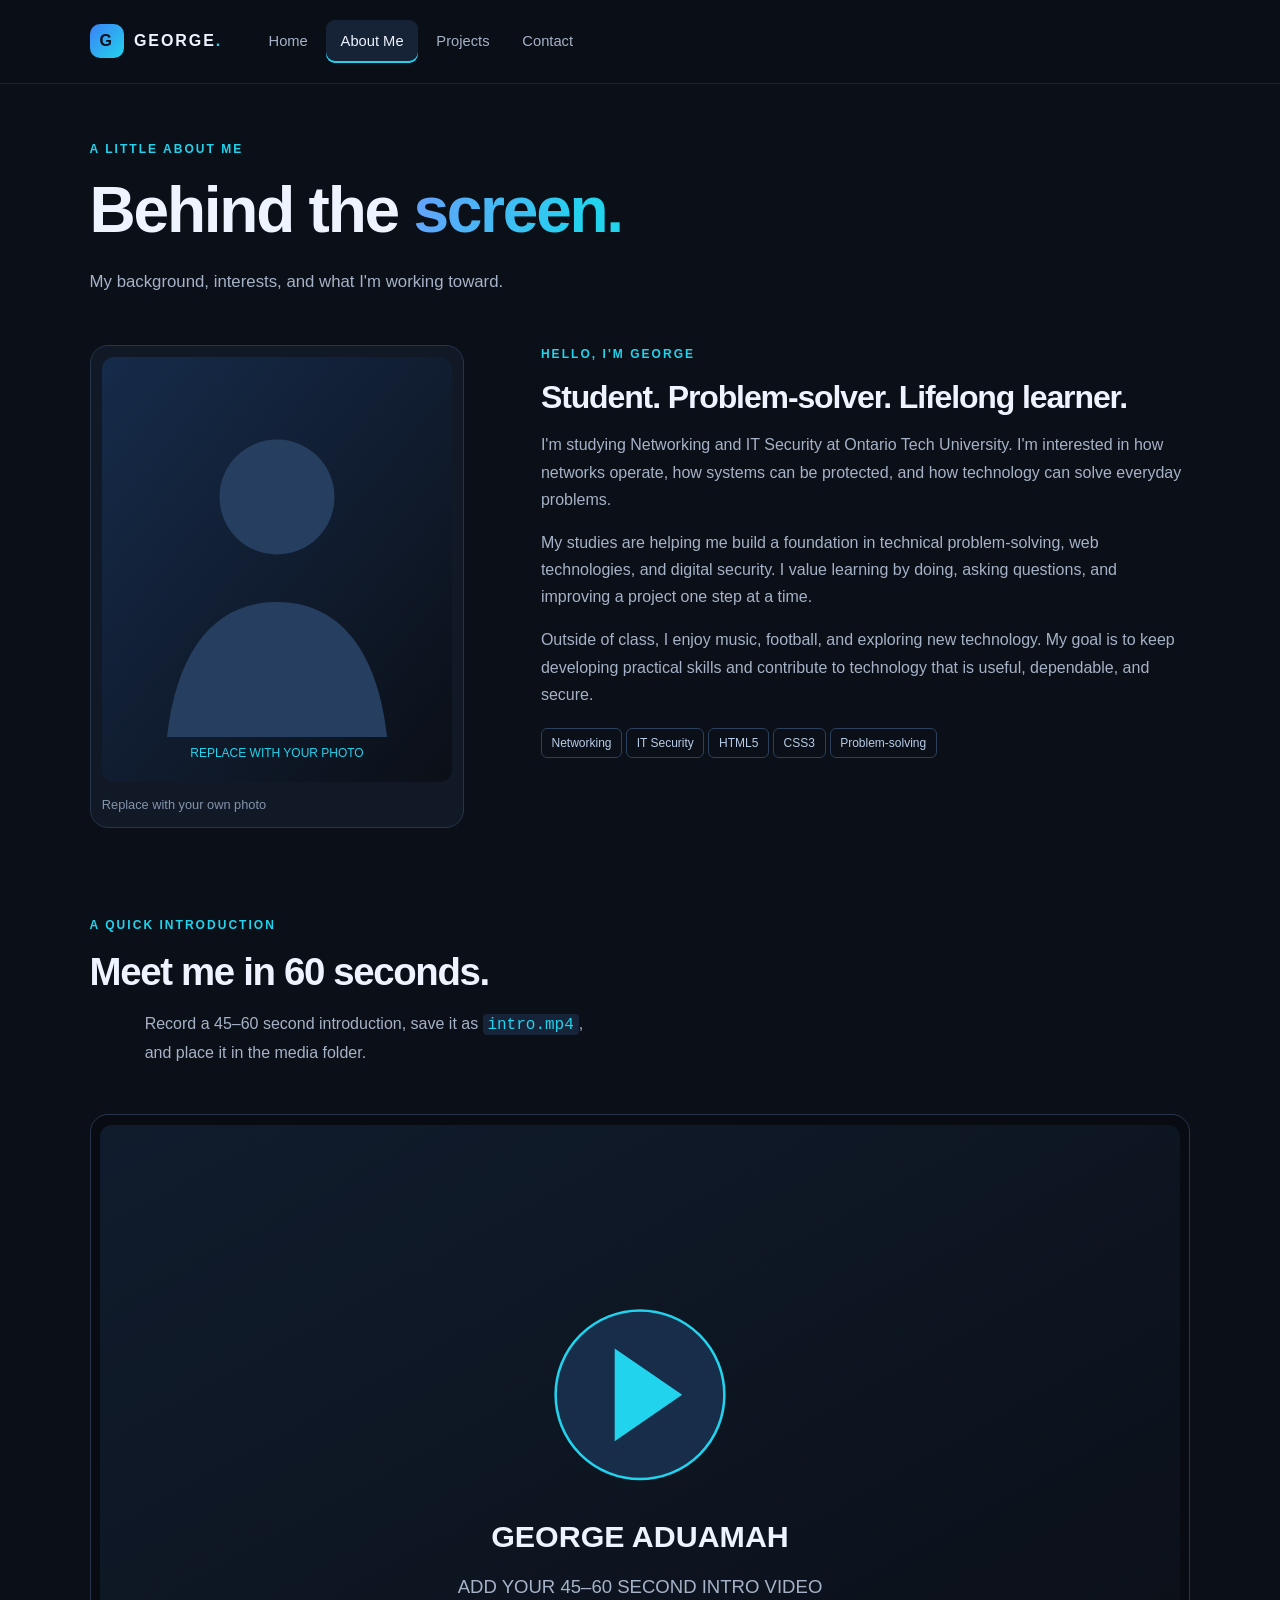
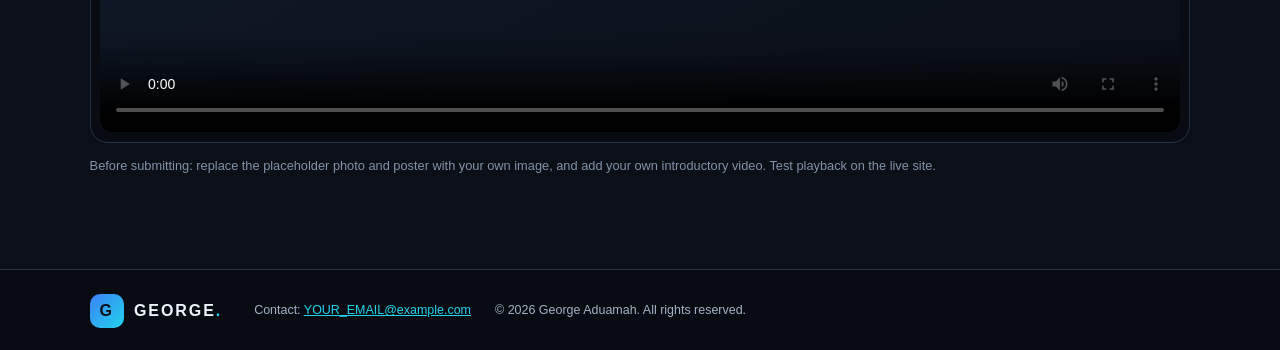
==== about.html @ 7962a24c "Add files via upload Add initial portfolio website" ====
<!DOCTYPE html>
<html lang="en">
<head>
  <meta charset="UTF-8">
  <meta name="viewport" content="width=device-width, initial-scale=1.0">
  <meta name="description" content="Learn more about George Aduamah, a Networking and IT Security student.">
  <title>About Me | George Aduamah</title>
  <link rel="stylesheet" href="css/style.css">
  <link rel="stylesheet" href="css/mobile.css" media="screen and (max-width: 600px)">
  <link rel="stylesheet" href="css/tablet.css" media="screen and (min-width: 601px) and (max-width: 1024px)">
  <link rel="stylesheet" href="css/laptop.css" media="screen and (min-width: 1025px)">
</head>
<body>
  <a class="skip-link" href="#main">Skip to content</a>
  <header class="site-header"><div class="header-inner"><a class="brand" href="index.html"><span class="brand-mark">G</span><span>GEORGE<span class="accent">.</span></span></a><nav aria-label="Main navigation"><ul class="nav-list"><li><a href="index.html">Home</a></li><li><a class="active" aria-current="page" href="about.html">About Me</a></li><li><a href="projects.html">Projects</a></li><li><a href="contact.html">Contact</a></li></ul></nav></div></header>
  <main id="main" class="container page-main">
    <section class="page-heading"><p class="eyebrow">A LITTLE ABOUT ME</p><h1>Behind the <span class="gradient-text">screen.</span></h1><p>My background, interests, and what I'm working toward.</p></section>
    <section class="about-layout">
      <div class="profile-frame"><img src="assets/profile-photo-placeholder.svg" alt="Replace this placeholder with your own portrait photograph"><span class="photo-note">Replace with your own photo</span></div>
      <article class="about-copy"><p class="eyebrow">HELLO, I'M GEORGE</p><h2>Student. Problem-solver. Lifelong learner.</h2><p>I'm studying Networking and IT Security at Ontario Tech University. I'm interested in how networks operate, how systems can be protected, and how technology can solve everyday problems.</p><p>My studies are helping me build a foundation in technical problem-solving, web technologies, and digital security. I value learning by doing, asking questions, and improving a project one step at a time.</p><p>Outside of class, I enjoy music, football, and exploring new technology. My goal is to keep developing practical skills and contribute to technology that is useful, dependable, and secure.</p><div class="skill-tags"><span>Networking</span><span>IT Security</span><span>HTML5</span><span>CSS3</span><span>Problem-solving</span></div></article>
    </section>
    <section class="video-section"><div class="section-heading"><div><p class="eyebrow">A QUICK INTRODUCTION</p><h2>Meet me in 60 seconds.</h2></div><p class="section-intro">Record a 45–60 second introduction, save it as <code>intro.mp4</code>, and place it in the media folder.</p></div>
      <div class="video-frame"><video controls preload="metadata" poster="assets/video-poster.svg"><source src="media/intro.mp4" type="video/mp4">Your browser does not support HTML video. Please use a modern browser.</video></div>
      <p class="small-note">Before submitting: replace the placeholder photo and poster with your own image, and add your own introductory video. Test playback on the live site.</p>
    </section>
  </main>
  <footer class="site-footer"><div class="container footer-inner"><a class="brand" href="index.html"><span class="brand-mark">G</span><span>GEORGE<span class="accent">.</span></span></a><p>Contact: <a href="mailto:YOUR_EMAIL@example.com">YOUR_EMAIL@example.com</a></p><p>© 2026 George Aduamah. All rights reserved.</p></div></footer>
</body>
</html>
---- css/style.css ----
/* Base stylesheet: shared colours, typography, spacing and components.
   Adobe-inspired custom scheme: charcoal, slate, white and electric blue. */
:root {
  --bg: #0b0f17;
  --panel: #111927;
  --panel-light: #162235;
  --text: #edf3ff;
  --muted: #a5b2c7;
  --line: #26354b;
  --blue: #3b82f6;
  --cyan: #22d3ee;
  --radius: 18px;
  --content: 1120px;
}
* { box-sizing: border-box; }
html { scroll-behavior: smooth; }
body { margin: 0; background: var(--bg); color: var(--text); font-family: Arial, Helvetica, sans-serif; font-size: 16px; line-height: 1.7; }
img, video { max-width: 100%; display: block; }
a { color: var(--cyan); }
a:hover { color: #91efff; }
a:focus-visible, button:focus-visible, input:focus-visible, textarea:focus-visible { outline: 3px solid var(--cyan); outline-offset: 3px; }
p { color: var(--muted); margin-top: 0; }
h1, h2, h3 { line-height: 1.15; letter-spacing: -0.035em; margin-top: 0; }
h1 { font-size: clamp(2.8rem, 6vw, 5.5rem); margin-bottom: 1.3rem; }
h2 { font-size: clamp(1.8rem, 3vw, 2.7rem); margin-bottom: 1rem; }
h3 { font-size: 1.3rem; margin-bottom: .65rem; }
.container { width: 88%; max-width: var(--content); margin-left: auto; margin-right: auto; }
.skip-link { position: absolute; left: -9999px; top: 1rem; background: var(--cyan); color: #06101c; padding: .6rem 1rem; z-index: 10; }
.skip-link:focus { left: 1rem; }
.site-header { border-bottom: 1px solid rgba(165,178,199,.13); background: rgba(11,15,23,.96); }
.header-inner { width: 88%; max-width: var(--content); margin: 0 auto; padding: 1.1rem 0; }
.brand { display: inline-block; color: var(--text); font-weight: 800; letter-spacing: .12em; text-decoration: none; vertical-align: middle; }
.brand-mark { display: inline-block; width: 34px; height: 34px; margin-right: .65rem; text-align: center; line-height: 34px; border-radius: 10px; background: linear-gradient(135deg, var(--blue), var(--cyan)); color: #06101c; }
.accent { color: var(--cyan); }
nav { margin-top: .8rem; }
.nav-list { list-style: none; padding: 0; margin: 0; }
.nav-list li { display: inline-block; margin: 0 .25rem .25rem 0; }
.nav-list a { display: block; padding: .55rem .8rem; color: var(--muted); text-decoration: none; border-radius: 9px; font-size: .92rem; }
.nav-list a:hover, .nav-list a.active { color: var(--text); background: var(--panel-light); }
.nav-list a.active { box-shadow: inset 0 -2px var(--cyan); }
.eyebrow { color: var(--cyan); font-size: .75rem; font-weight: 800; letter-spacing: .17em; line-height: 1.5; margin-bottom: 1rem; }
.gradient-text { background: linear-gradient(110deg, #60a5fa 10%, #22d3ee 80%); -webkit-background-clip: text; background-clip: text; color: transparent; }
.button-row { margin-top: 2rem; }
.button { display: inline-block; padding: .8rem 1.15rem; border: 1px solid transparent; border-radius: 10px; font-weight: 700; text-decoration: none; cursor: pointer; font: inherit; font-size: .94rem; }
.button-primary { color: #04111d; background: linear-gradient(115deg, var(--blue), var(--cyan)); }
.button-primary:hover { color: #04111d; filter: brightness(1.1); }
.button-secondary { color: var(--text); border-color: var(--line); background: transparent; margin-left: .55rem; }
.button-secondary:hover { background: var(--panel); color: var(--text); }
.hero { padding-top: 5rem; padding-bottom: 5rem; position: relative; overflow: hidden; }
.hero-copy { max-width: 570px; font-size: 1.08rem; }
.status-dot { display: inline-block; width: 8px; height: 8px; margin-right: .5rem; background: var(--cyan); border-radius: 50%; box-shadow: 0 0 12px var(--cyan); }
.hero-meta { margin-top: 3rem; }
.hero-meta div { display: inline-block; vertical-align: top; margin: 0 2.2rem 1rem 0; }
.meta-label { display: block; color: #71829b; font-size: .67rem; letter-spacing: .14em; font-weight: 800; margin-bottom: .25rem; }
.hero-meta strong { font-size: .9rem; font-weight: 600; }
.hero-decoration { display: none; }
.section { padding: 4.5rem 0; }
.section-muted { background: linear-gradient(125deg, #101827, #0c1421 60%, #10203a); border-top: 1px solid #1b2b40; border-bottom: 1px solid #1b2b40; }
.section-heading { margin-bottom: 2rem; }
.section-intro { max-width: 460px; }
.feature-card, .project-card { background: linear-gradient(145deg, #121c2b, #0e1521); border: 1px solid var(--line); border-radius: var(--radius); padding: 1.5rem; margin-bottom: 1rem; }
.card-number, .project-index { color: #71829b; font-size: .72rem; font-weight: 800; letter-spacing: .13em; }
.feature-icon { color: var(--cyan); font-size: 1.7rem; margin: 1rem 0; }
.feature-card p, .project-card p { margin-bottom: 0; font-size: .95rem; }
.closing-cta { padding-top: 3.5rem; padding-bottom: 3.5rem; }
.page-main { padding-top: 3.5rem; padding-bottom: 5rem; }
.page-heading { margin-bottom: 3rem; max-width: 760px; }
.page-heading h1 { font-size: clamp(2.6rem, 5vw, 4.5rem); }
.page-heading > p:last-child { font-size: 1.05rem; }
.about-layout { margin-bottom: 4.5rem; }
.profile-frame { max-width: 420px; margin: 0 auto 2rem; border: 1px solid var(--line); border-radius: var(--radius); padding: .7rem; background: var(--panel); }
.profile-frame img { width: 100%; border-radius: 12px; }
.photo-note, .small-note, .form-note { display: block; color: #8393aa; font-size: .8rem; margin-top: .75rem; }
.about-copy h2 { font-size: 2rem; }
.skill-tags span, .project-tags span { display: inline-block; padding: .25rem .6rem; border: 1px solid #2a405c; border-radius: 6px; color: #b8cce8; font-size: .75rem; margin: .25rem .25rem .1rem 0; }
.video-section { padding-top: 1rem; }
.video-frame { border: 1px solid var(--line); border-radius: var(--radius); padding: .6rem; background: #080c12; }
.video-frame video { width: 100%; border-radius: 12px; background: #080c12; }
.project-card { min-height: 250px; }
.project-top { margin-bottom: 1.5rem; }
.project-symbol { float: right; color: var(--cyan); font-size: 1.4rem; }
.project-card h2 { font-size: 1.45rem; }
.project-tags { margin-top: 1.2rem; }
.notice { margin-top: 2rem; border-left: 3px solid var(--cyan); background: var(--panel); padding: 1.2rem 1.4rem; }
.notice p { margin: .4rem 0 0; }
.contact-layout { }
.contact-aside { margin-bottom: 2rem; }
.contact-detail { margin-top: 1.5rem; }
.detail-icon { display: inline-block; vertical-align: middle; width: 40px; height: 40px; line-height: 40px; text-align: center; border-radius: 10px; color: var(--cyan); background: var(--panel-light); margin-right: .8rem; }
.contact-detail div { display: inline-block; vertical-align: middle; }
.contact-detail a, .contact-detail strong { color: var(--text); text-decoration: none; font-size: .9rem; }
.contact-form { background: linear-gradient(145deg, #121c2b, #0e1521); border: 1px solid var(--line); border-radius: var(--radius); padding: 1.5rem; }
.form-field { margin: 1rem 0; }
.form-field label { display: block; margin-bottom: .4rem; font-size: .88rem; color: #d7e2f2; }
.form-field label span { color: var(--cyan); }
.form-field input, .form-field textarea { width: 100%; padding: .8rem; color: var(--text); background: #0a111d; border: 1px solid #304159; border-radius: 8px; font: inherit; }
.form-field input:focus, .form-field textarea:focus { border-color: var(--cyan); }
.form-field textarea { resize: vertical; }
.submit-button { border: 0; }
.site-footer { border-top: 1px solid var(--line); background: #080c12; }
.footer-inner { padding-top: 1.5rem; padding-bottom: 1.5rem; }
.footer-inner p { font-size: .78rem; margin: .8rem 0 0; }
.footer-inner p a { color: var(--cyan); }
code { color: var(--cyan); background: #172338; padding: .1rem .3rem; border-radius: 4px; }
---- css/mobile.css ----
/* Mobile viewport: up to 600px. One-column layout keeps content readable on phones. */
.container, .header-inner { width: 90%; }
.header-inner { padding: .8rem 0; }
.brand { font-size: .9rem; }
.brand-mark { width: 30px; height: 30px; line-height: 30px; }
nav { margin-top: .5rem; }
.nav-list li { margin-right: 0; }
.nav-list a { padding: .45rem .55rem; font-size: .82rem; }
.hero { padding-top: 3.4rem; padding-bottom: 3.2rem; }
h1 { font-size: clamp(2.5rem, 12vw, 3.8rem); }
.hero-copy { font-size: 1rem; }
.button-row .button { margin: 0 .3rem .6rem 0; }
.hero-meta { margin-top: 2rem; }
.hero-meta div { display: block; margin-bottom: .8rem; }
.section { padding: 3rem 0; }
.section-heading { margin-bottom: 1.5rem; }
.feature-card, .project-card { padding: 1.2rem; }
.page-main { padding-top: 2.5rem; padding-bottom: 3.5rem; }
.page-heading { margin-bottom: 2rem; }
.page-heading h1 { font-size: clamp(2.35rem, 10vw, 3.4rem); }
.profile-frame { margin-bottom: 1.5rem; }
.about-copy h2 { font-size: 1.7rem; }
.contact-form { padding: 1.1rem; }
.closing-cta { padding-top: 2.5rem; padding-bottom: 2.5rem; }
.footer-inner p { overflow-wrap: anywhere; }
---- css/tablet.css ----
/* Tablet viewport: 601px–1024px. Two-column content reduces excessive vertical scrolling. */
.container, .header-inner { width: 86%; }
.header-inner { padding: 1rem 0; }
.nav-list a { padding: .5rem .7rem; }
.hero { padding-top: 4.2rem; padding-bottom: 4rem; }
.hero-decoration { display: block; position: absolute; width: 240px; height: 240px; right: -35px; top: 110px; opacity: .85; }
.orbit { position: absolute; border: 1px solid #2d5b8b; border-radius: 50%; transform: rotate(-28deg); }
.orbit-one { width: 220px; height: 110px; top: 55px; left: 10px; }
.orbit-two { width: 190px; height: 190px; top: 15px; left: 25px; }
.orbit-core { position: absolute; top: 80px; left: 90px; width: 70px; height: 70px; line-height: 70px; text-align: center; font-size: 2rem; font-weight: 800; border-radius: 20px; background: linear-gradient(135deg, #2563eb, #22d3ee); color: #07101c; }
.orbit-core span { color: white; }
.float-tag { position: absolute; padding: .25rem .5rem; border: 1px solid #2d5b8b; background: #101c2d; border-radius: 6px; font-size: .65rem; }
.tag-one { top: 10px; left: 35px; }
.tag-two { top: 175px; left: 10px; }
.tag-three { top: 120px; right: -5px; }
.section-heading { }
.section-intro { max-width: 620px; }
.feature-grid { font-size: 0; }
.feature-card { display: inline-block; vertical-align: top; width: 48%; margin-right: 2%; min-height: 235px; font-size: 16px; }
.feature-card:nth-child(2n) { margin-right: 0; }
.about-layout { font-size: 0; }
.profile-frame, .about-copy { display: inline-block; vertical-align: top; font-size: 16px; }
.profile-frame { width: 38%; margin-right: 5%; }
.about-copy { width: 57%; }
.project-grid { font-size: 0; }
.project-card { display: inline-block; vertical-align: top; width: 48%; margin-right: 2%; min-height: 285px; font-size: 16px; }
.project-card:nth-child(2n) { margin-right: 0; }
.contact-layout { font-size: 0; }
.contact-aside, .contact-form { display: inline-block; vertical-align: top; font-size: 16px; }
.contact-aside { width: 38%; margin-right: 4%; }
.contact-form { width: 58%; }
.closing-cta { }
---- css/laptop.css ----
/* Laptop/desktop viewport: 1025px and above. Wider columns use inline-block, never Flexbox. */
.container, .header-inner { width: 86%; max-width: 1180px; }
.header-inner { padding: 1.25rem 0; }
.brand { margin-right: 2rem; }
nav { display: inline-block; vertical-align: middle; margin-top: 0; }
.nav-list li { margin-bottom: 0; }
.nav-list a { padding: .55rem .9rem; }
.hero { min-height: 560px; padding-top: 6.3rem; padding-bottom: 5rem; }
.hero-copy { max-width: 550px; }
.hero-decoration { display: block; position: absolute; width: 390px; height: 390px; right: 0; top: 80px; }
.orbit { position: absolute; border: 1px solid #2d5b8b; border-radius: 50%; transform: rotate(-28deg); }
.orbit-one { width: 360px; height: 175px; top: 105px; left: 10px; }
.orbit-two { width: 310px; height: 310px; top: 35px; left: 35px; }
.orbit-core { position: absolute; top: 140px; left: 135px; width: 100px; height: 100px; line-height: 100px; text-align: center; font-size: 3rem; font-weight: 800; border-radius: 28px; background: linear-gradient(135deg, #2563eb, #22d3ee); color: #07101c; box-shadow: 0 0 65px rgba(34,211,238,.16); }
.orbit-core span { color: white; }
.float-tag { position: absolute; padding: .35rem .7rem; border: 1px solid #2d5b8b; background: #101c2d; border-radius: 6px; font-size: .72rem; }
.tag-one { top: 25px; left: 55px; }
.tag-two { top: 275px; left: 5px; }
.tag-three { top: 170px; right: -5px; }
.section-heading { }
.section-intro { display: inline-block; vertical-align: bottom; width: 42%; margin-left: 5%; }
.feature-grid { font-size: 0; }
.feature-card { display: inline-block; vertical-align: top; width: 31.3%; margin-right: 3%; min-height: 250px; font-size: 16px; }
.feature-card:last-child { margin-right: 0; }
.closing-cta { }
.closing-cta > div { display: inline-block; vertical-align: middle; width: 68%; }
.closing-cta > .button { vertical-align: middle; }
.about-layout { font-size: 0; }
.profile-frame, .about-copy { display: inline-block; vertical-align: top; font-size: 16px; }
.profile-frame { width: 34%; margin: 0 7% 0 0; }
.about-copy { width: 59%; }
.video-section .section-intro { width: 40%; }
.project-grid { font-size: 0; }
.project-card { display: inline-block; vertical-align: top; width: 31.3%; margin-right: 3%; min-height: 310px; font-size: 16px; }
.project-card:nth-child(3n) { margin-right: 0; }
.contact-layout { font-size: 0; }
.contact-aside, .contact-form { display: inline-block; vertical-align: top; font-size: 16px; }
.contact-aside { width: 36%; margin-right: 7%; }
.contact-form { width: 57%; padding: 2rem; }
.footer-inner .brand { margin-right: 2rem; }
.footer-inner p { display: inline-block; vertical-align: middle; margin: 0 1.5rem 0 0; }
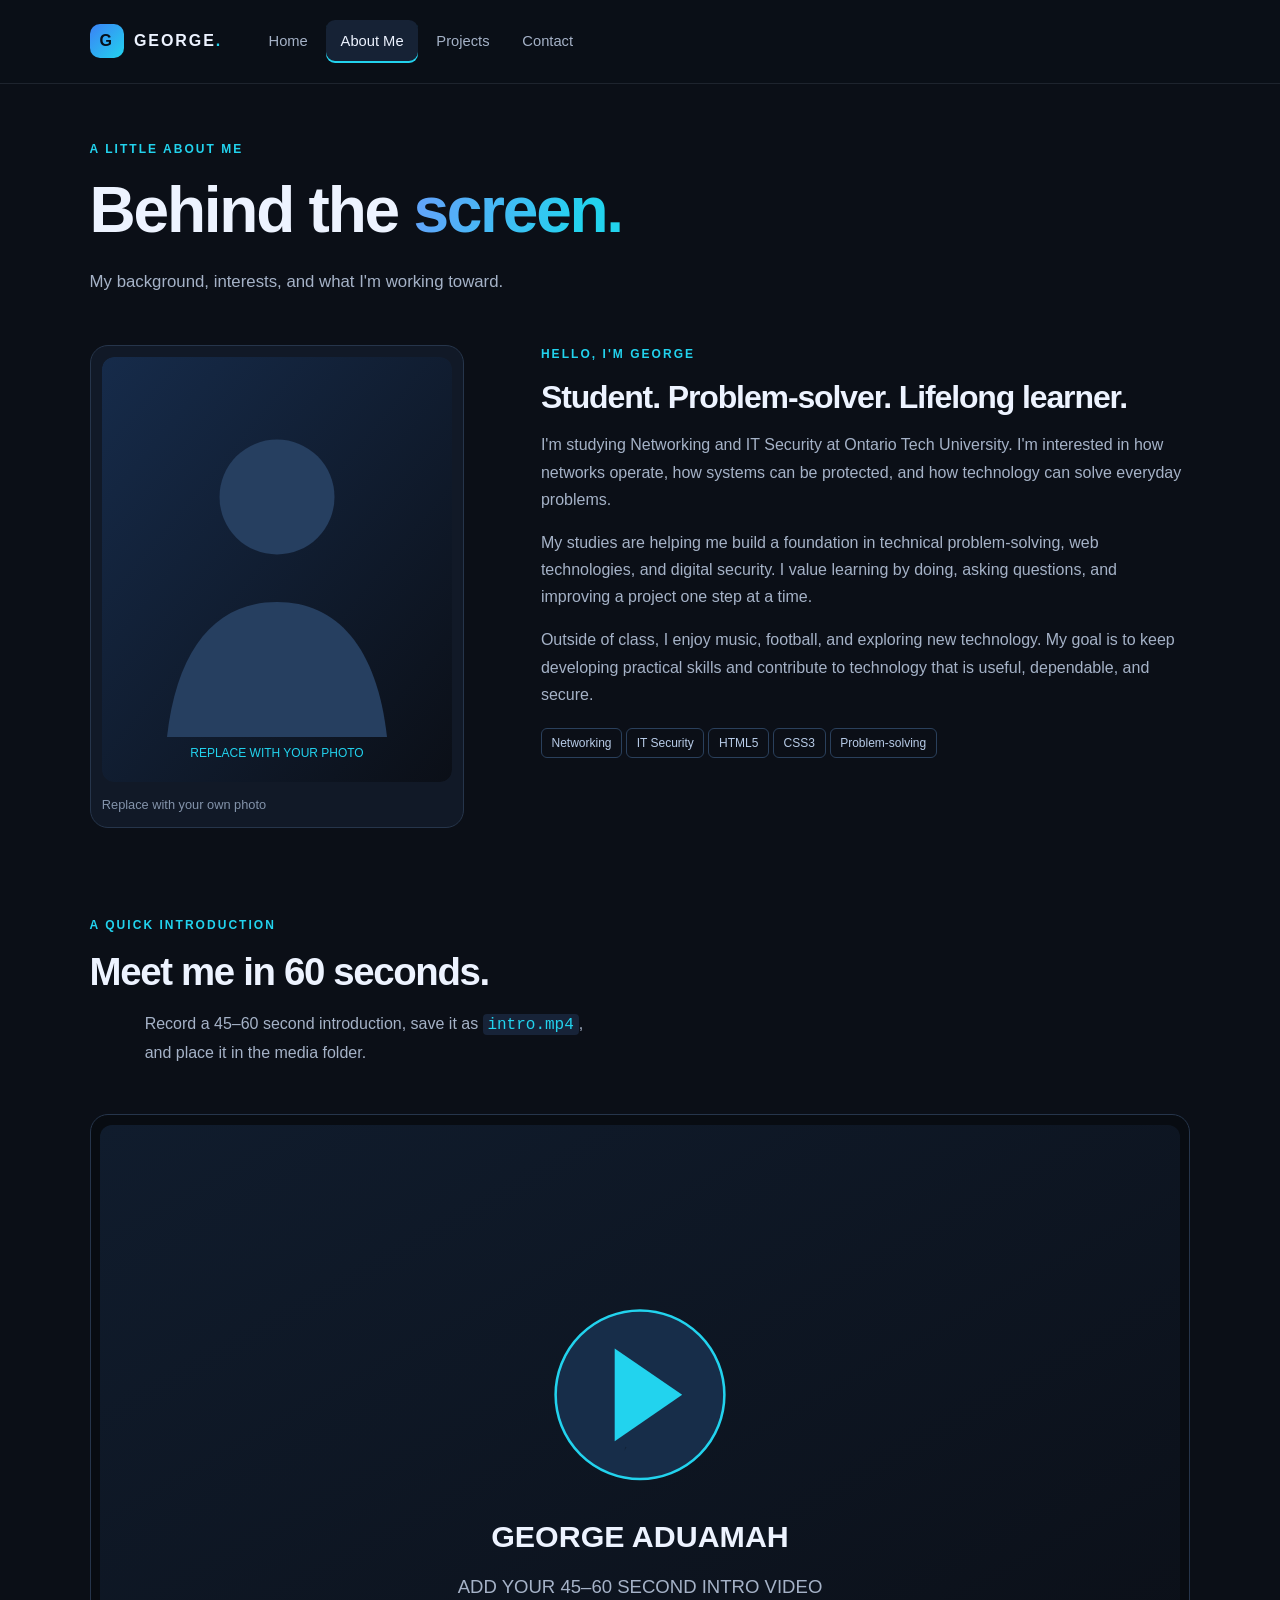
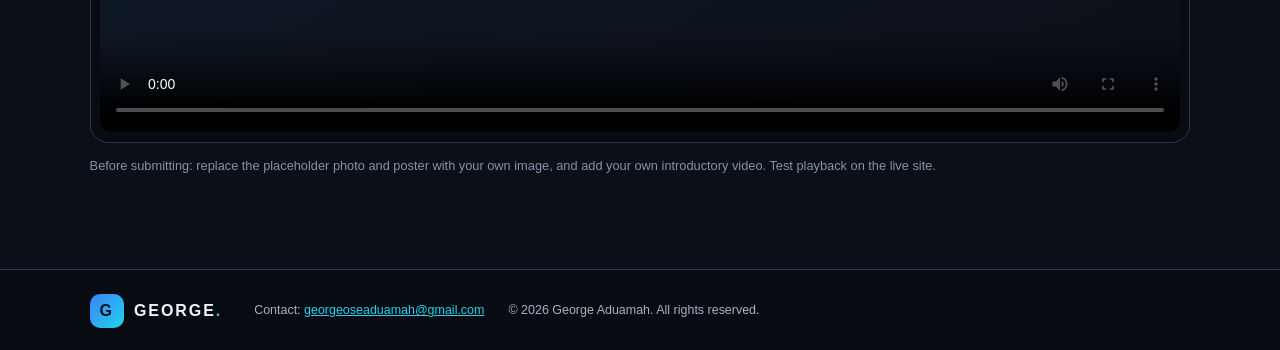
==== commit 86820916: "Update about.html" ====
--- a/about.html
+++ b/about.html
@@ -24,6 +24,6 @@
       <p class="small-note">Before submitting: replace the placeholder photo and poster with your own image, and add your own introductory video. Test playback on the live site.</p>
     </section>
   </main>
-  <footer class="site-footer"><div class="container footer-inner"><a class="brand" href="index.html"><span class="brand-mark">G</span><span>GEORGE<span class="accent">.</span></span></a><p>Contact: <a href="mailto:YOUR_EMAIL@example.com">YOUR_EMAIL@example.com</a></p><p>© 2026 George Aduamah. All rights reserved.</p></div></footer>
+  <footer class="site-footer"><div class="container footer-inner"><a class="brand" href="index.html"><span class="brand-mark">G</span><span>GEORGE<span class="accent">.</span></span></a><p>Contact: <a href="mailto:georgeoseaduamah@gmail.com">georgeoseaduamah@gmail.com</a></p><p>© 2026 George Aduamah. All rights reserved.</p></div></footer>
 </body>
 </html>
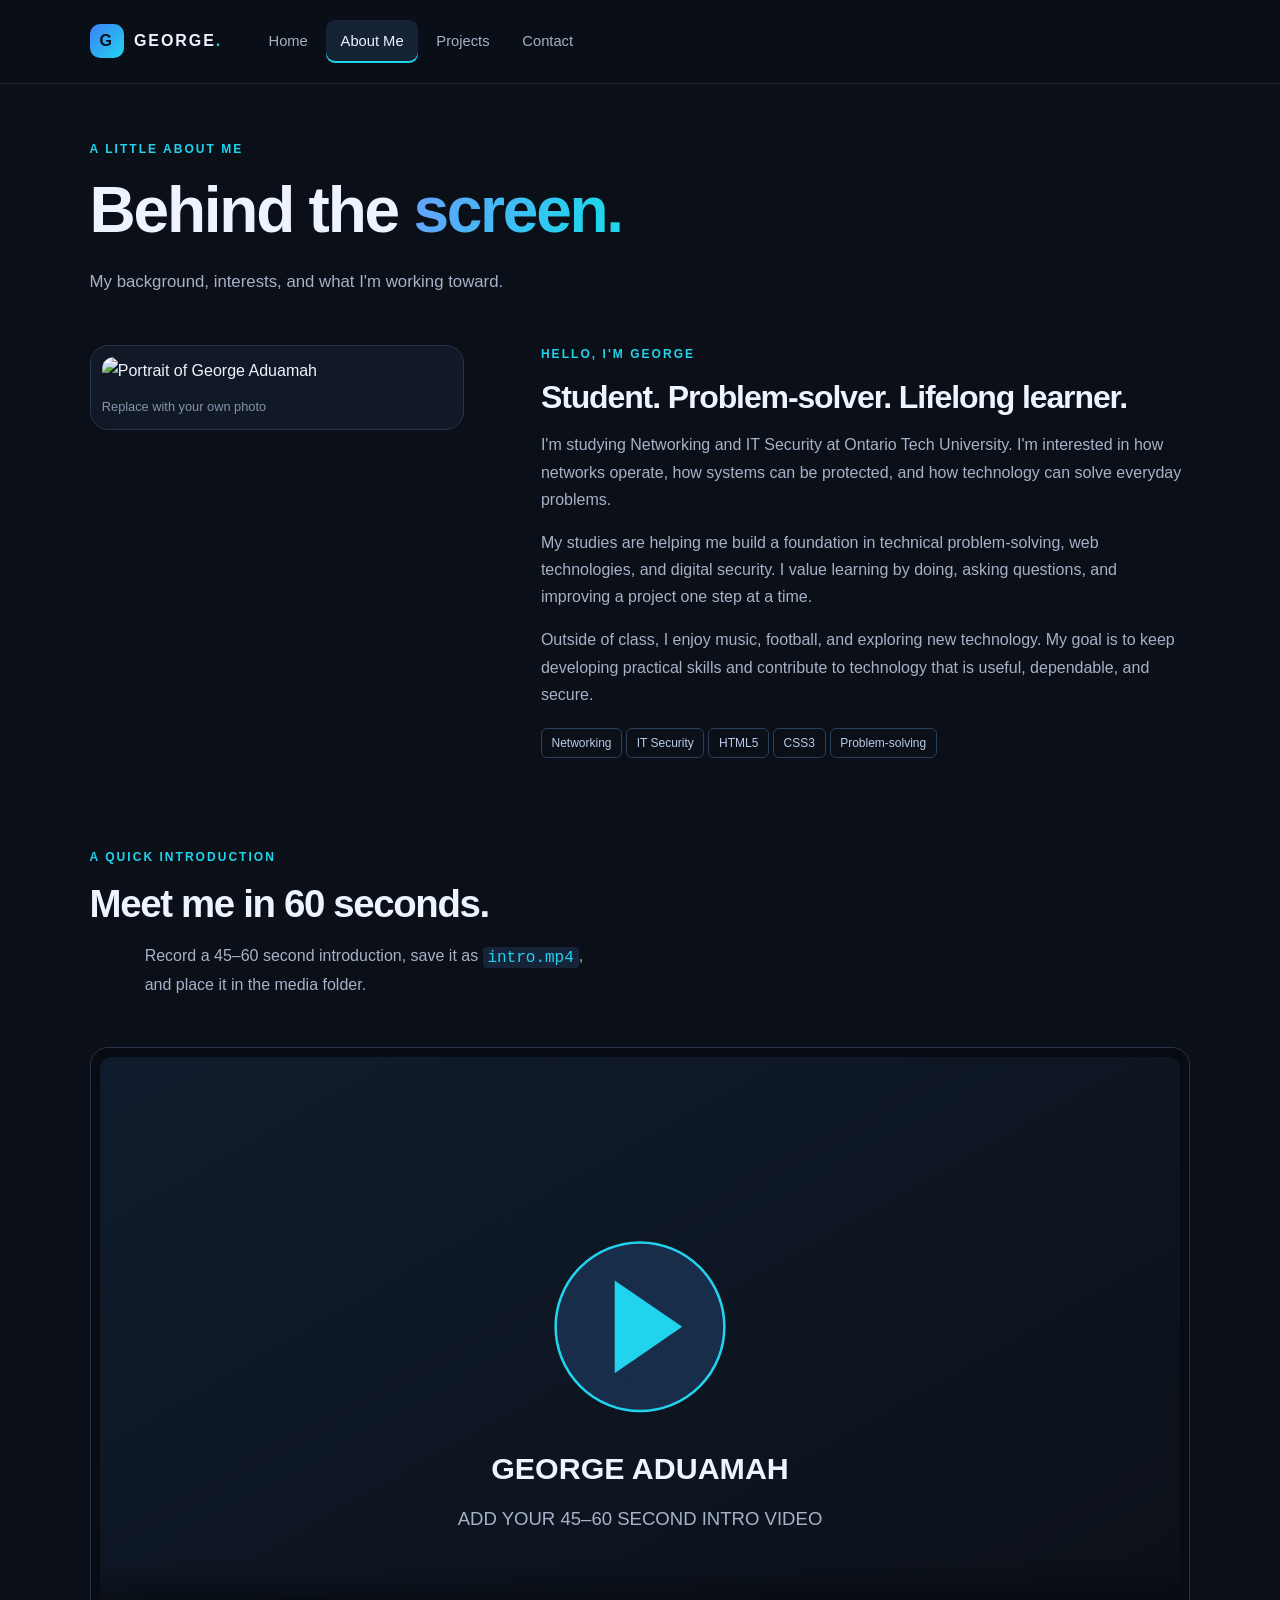
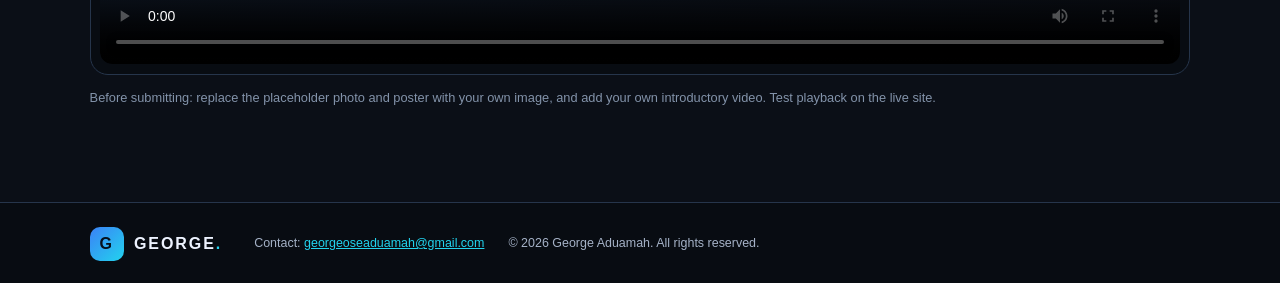
==== commit 93e1ea5a: "Update about.html" ====
--- a/about.html
+++ b/about.html
@@ -16,7 +16,7 @@
   <main id="main" class="container page-main">
     <section class="page-heading"><p class="eyebrow">A LITTLE ABOUT ME</p><h1>Behind the <span class="gradient-text">screen.</span></h1><p>My background, interests, and what I'm working toward.</p></section>
     <section class="about-layout">
-      <div class="profile-frame"><img src="assets/profile-photo-placeholder.svg" alt="Replace this placeholder with your own portrait photograph"><span class="photo-note">Replace with your own photo</span></div>
+      <div class="profile-frame"><img src="assets/george.jpg" alt="Portrait of George Aduamah"><span class="photo-note">Replace with your own photo</span></div>
       <article class="about-copy"><p class="eyebrow">HELLO, I'M GEORGE</p><h2>Student. Problem-solver. Lifelong learner.</h2><p>I'm studying Networking and IT Security at Ontario Tech University. I'm interested in how networks operate, how systems can be protected, and how technology can solve everyday problems.</p><p>My studies are helping me build a foundation in technical problem-solving, web technologies, and digital security. I value learning by doing, asking questions, and improving a project one step at a time.</p><p>Outside of class, I enjoy music, football, and exploring new technology. My goal is to keep developing practical skills and contribute to technology that is useful, dependable, and secure.</p><div class="skill-tags"><span>Networking</span><span>IT Security</span><span>HTML5</span><span>CSS3</span><span>Problem-solving</span></div></article>
     </section>
     <section class="video-section"><div class="section-heading"><div><p class="eyebrow">A QUICK INTRODUCTION</p><h2>Meet me in 60 seconds.</h2></div><p class="section-intro">Record a 45–60 second introduction, save it as <code>intro.mp4</code>, and place it in the media folder.</p></div>
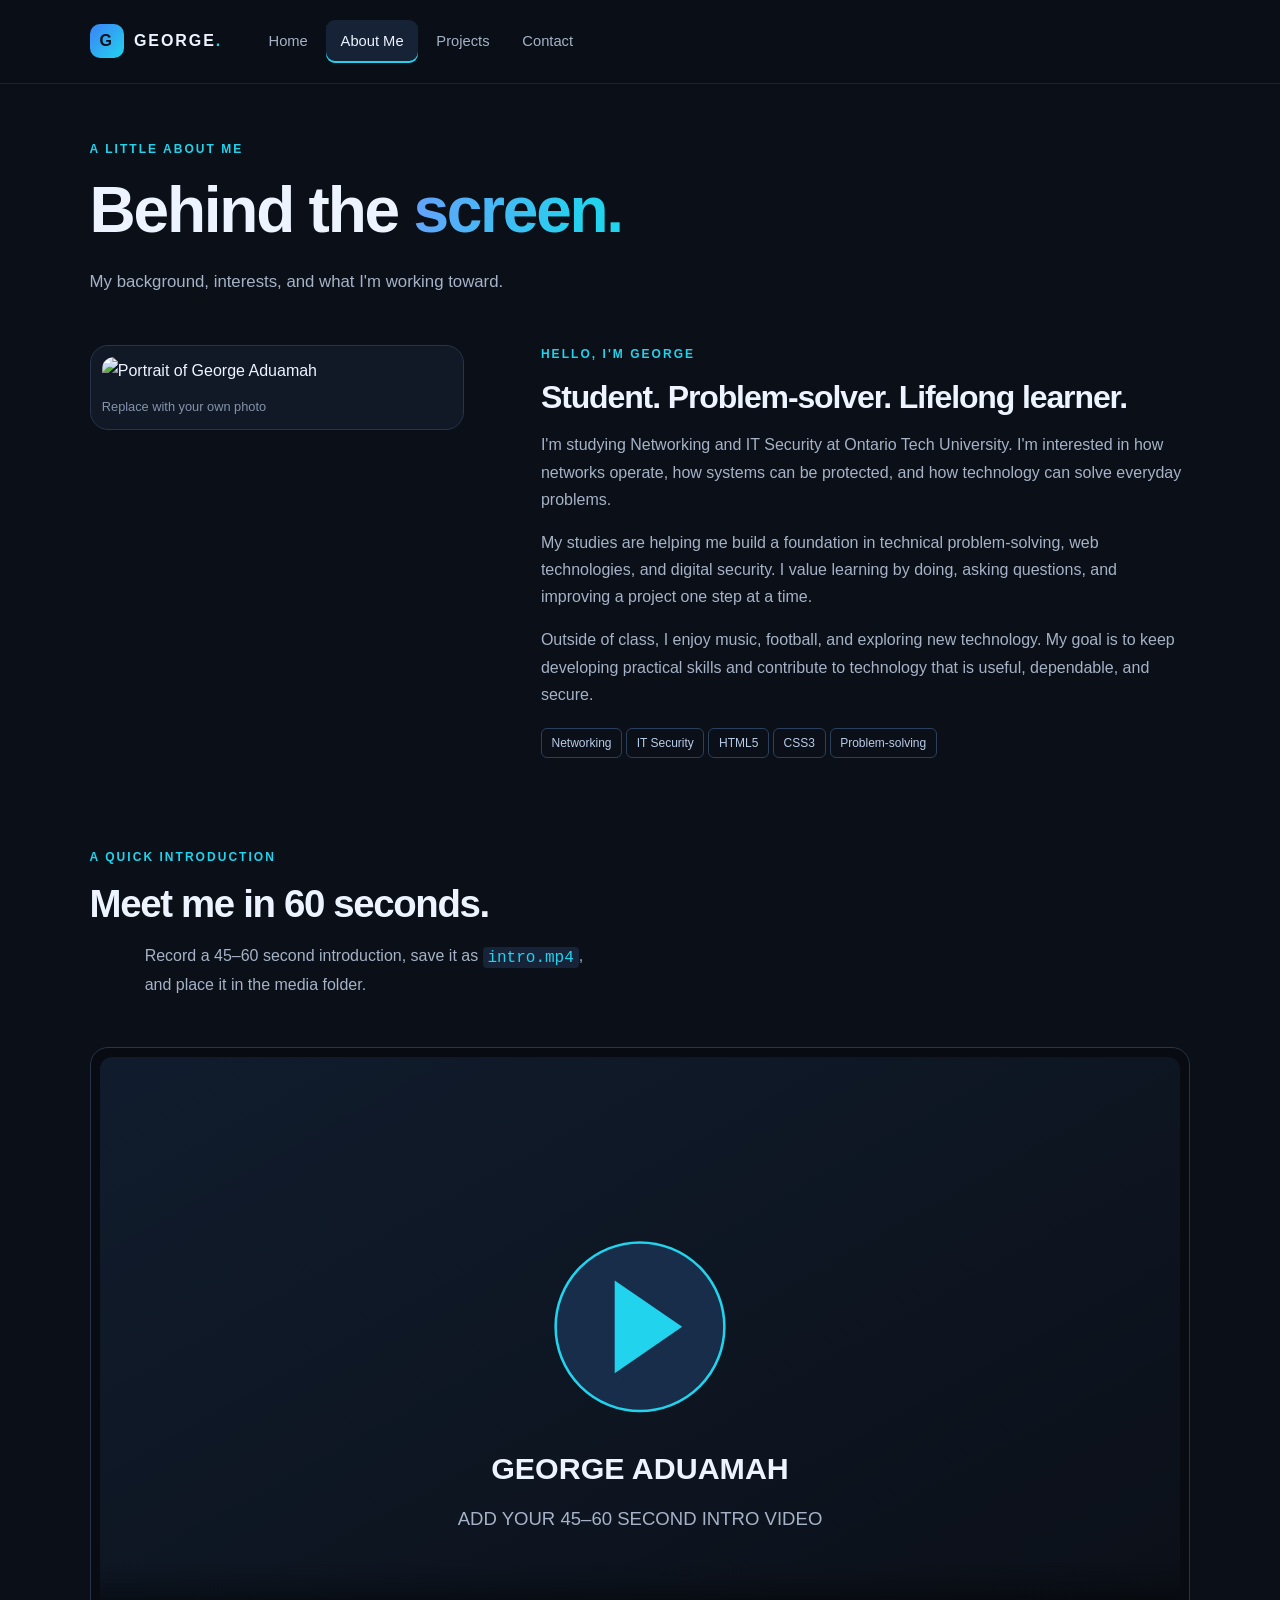
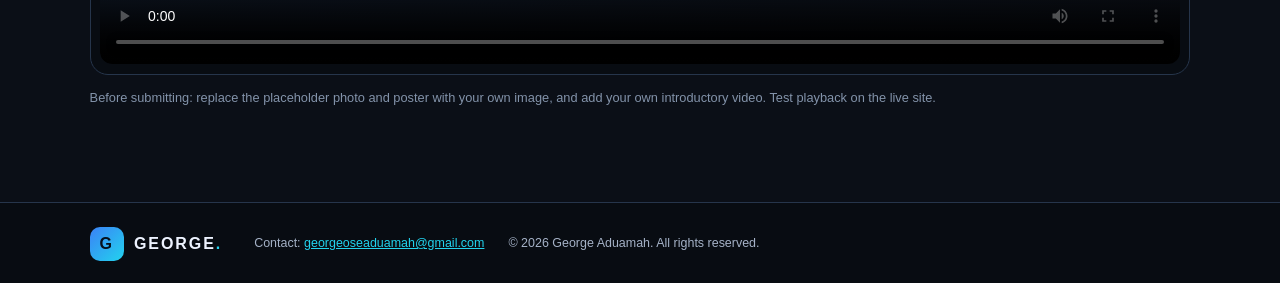
==== commit b9efa40e: "Update about.html" ====
--- a/about.html
+++ b/about.html
@@ -16,7 +16,7 @@
   <main id="main" class="container page-main">
     <section class="page-heading"><p class="eyebrow">A LITTLE ABOUT ME</p><h1>Behind the <span class="gradient-text">screen.</span></h1><p>My background, interests, and what I'm working toward.</p></section>
     <section class="about-layout">
-      <div class="profile-frame"><img src="assets/george.jpg" alt="Portrait of George Aduamah"><span class="photo-note">Replace with your own photo</span></div>
+      <div class="profile-frame"><img src="assets/george.png" alt="Portrait of George Aduamah"><span class="photo-note">Replace with your own photo</span></div>
       <article class="about-copy"><p class="eyebrow">HELLO, I'M GEORGE</p><h2>Student. Problem-solver. Lifelong learner.</h2><p>I'm studying Networking and IT Security at Ontario Tech University. I'm interested in how networks operate, how systems can be protected, and how technology can solve everyday problems.</p><p>My studies are helping me build a foundation in technical problem-solving, web technologies, and digital security. I value learning by doing, asking questions, and improving a project one step at a time.</p><p>Outside of class, I enjoy music, football, and exploring new technology. My goal is to keep developing practical skills and contribute to technology that is useful, dependable, and secure.</p><div class="skill-tags"><span>Networking</span><span>IT Security</span><span>HTML5</span><span>CSS3</span><span>Problem-solving</span></div></article>
     </section>
     <section class="video-section"><div class="section-heading"><div><p class="eyebrow">A QUICK INTRODUCTION</p><h2>Meet me in 60 seconds.</h2></div><p class="section-intro">Record a 45–60 second introduction, save it as <code>intro.mp4</code>, and place it in the media folder.</p></div>
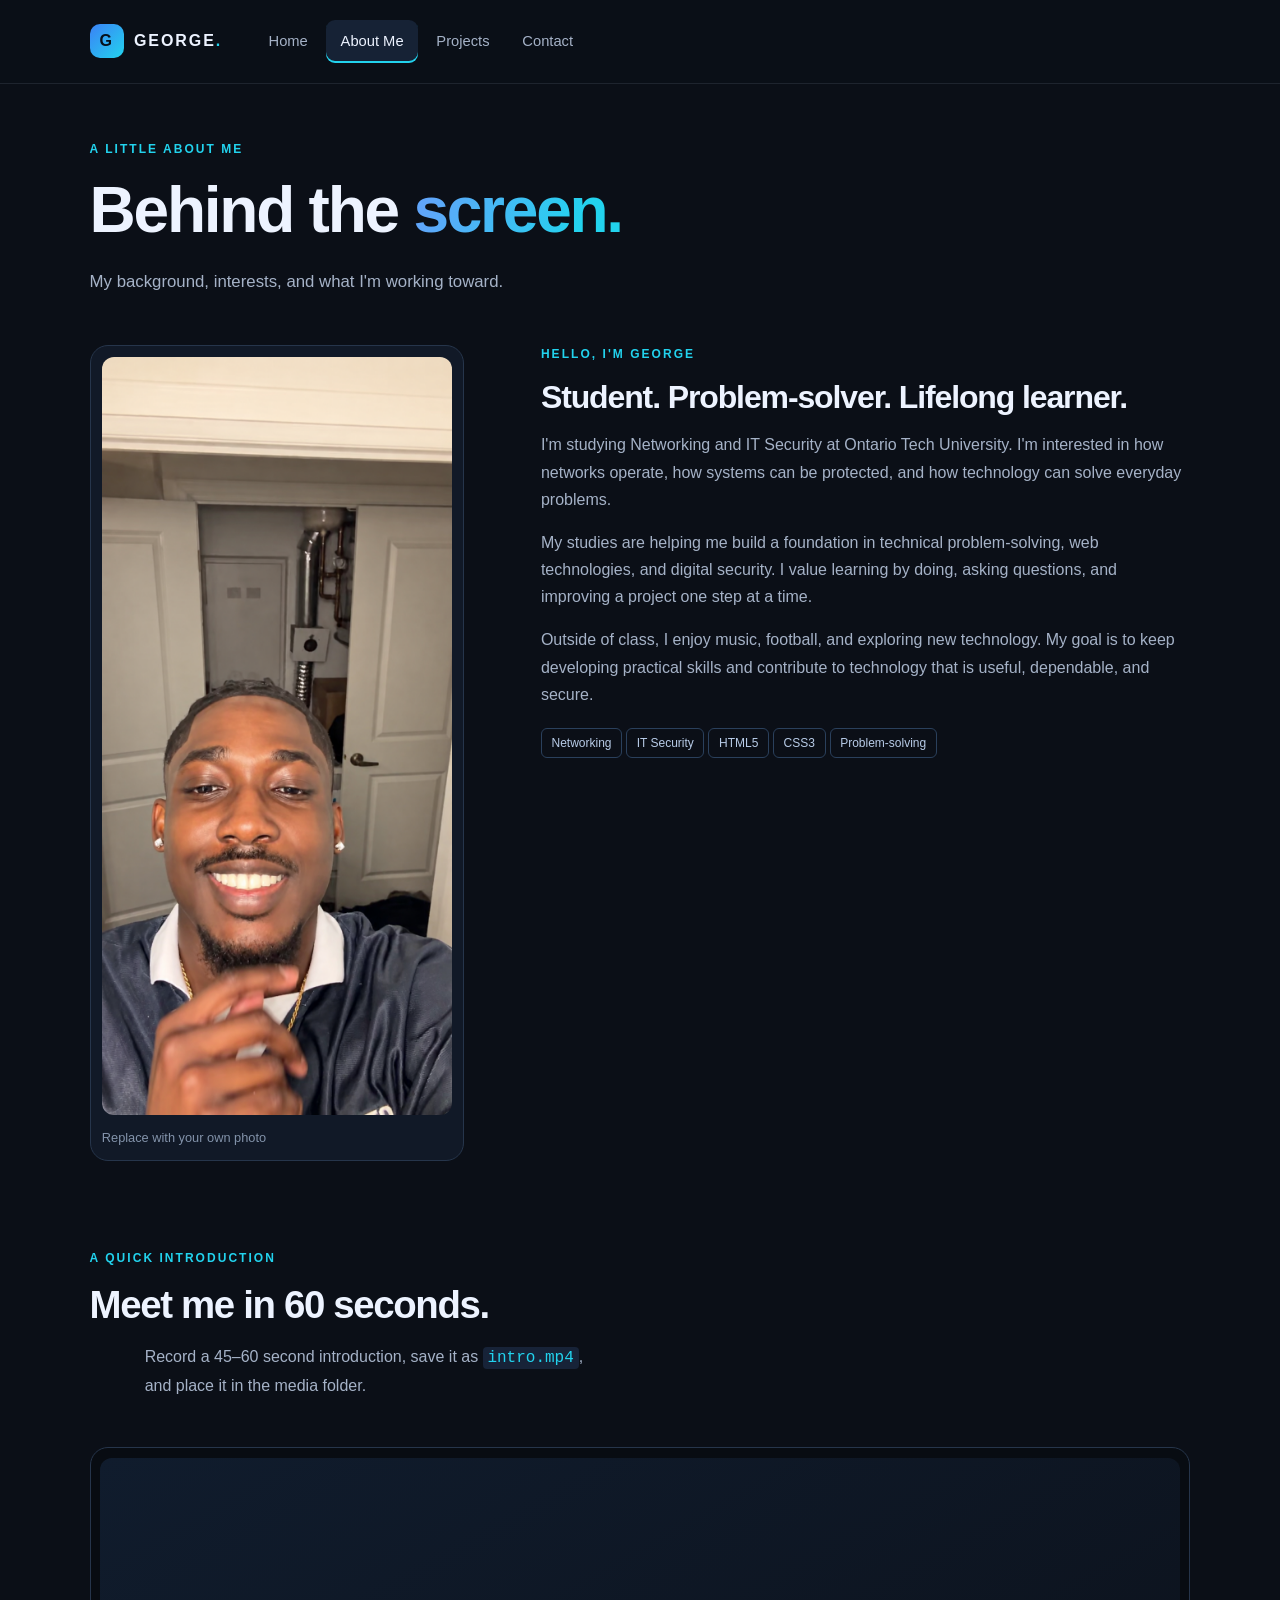
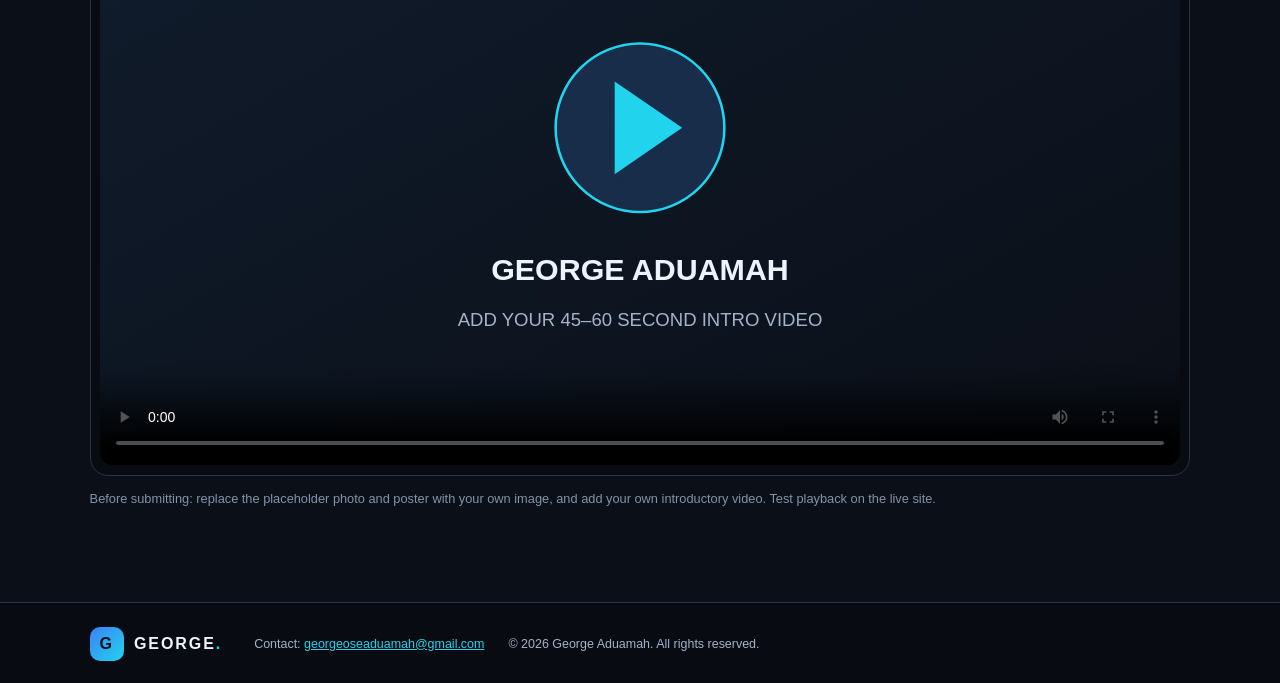
==== commit 85029e4e: "Update about.html" ====
--- a/about.html
+++ b/about.html
@@ -16,7 +16,7 @@
   <main id="main" class="container page-main">
     <section class="page-heading"><p class="eyebrow">A LITTLE ABOUT ME</p><h1>Behind the <span class="gradient-text">screen.</span></h1><p>My background, interests, and what I'm working toward.</p></section>
     <section class="about-layout">
-      <div class="profile-frame"><img src="assets/george.png" alt="Portrait of George Aduamah"><span class="photo-note">Replace with your own photo</span></div>
+      <div class="profile-frame"><img src="assets/george.PNG" alt="Portrait of George Aduamah"><span class="photo-note">Replace with your own photo</span></div>
       <article class="about-copy"><p class="eyebrow">HELLO, I'M GEORGE</p><h2>Student. Problem-solver. Lifelong learner.</h2><p>I'm studying Networking and IT Security at Ontario Tech University. I'm interested in how networks operate, how systems can be protected, and how technology can solve everyday problems.</p><p>My studies are helping me build a foundation in technical problem-solving, web technologies, and digital security. I value learning by doing, asking questions, and improving a project one step at a time.</p><p>Outside of class, I enjoy music, football, and exploring new technology. My goal is to keep developing practical skills and contribute to technology that is useful, dependable, and secure.</p><div class="skill-tags"><span>Networking</span><span>IT Security</span><span>HTML5</span><span>CSS3</span><span>Problem-solving</span></div></article>
     </section>
     <section class="video-section"><div class="section-heading"><div><p class="eyebrow">A QUICK INTRODUCTION</p><h2>Meet me in 60 seconds.</h2></div><p class="section-intro">Record a 45–60 second introduction, save it as <code>intro.mp4</code>, and place it in the media folder.</p></div>
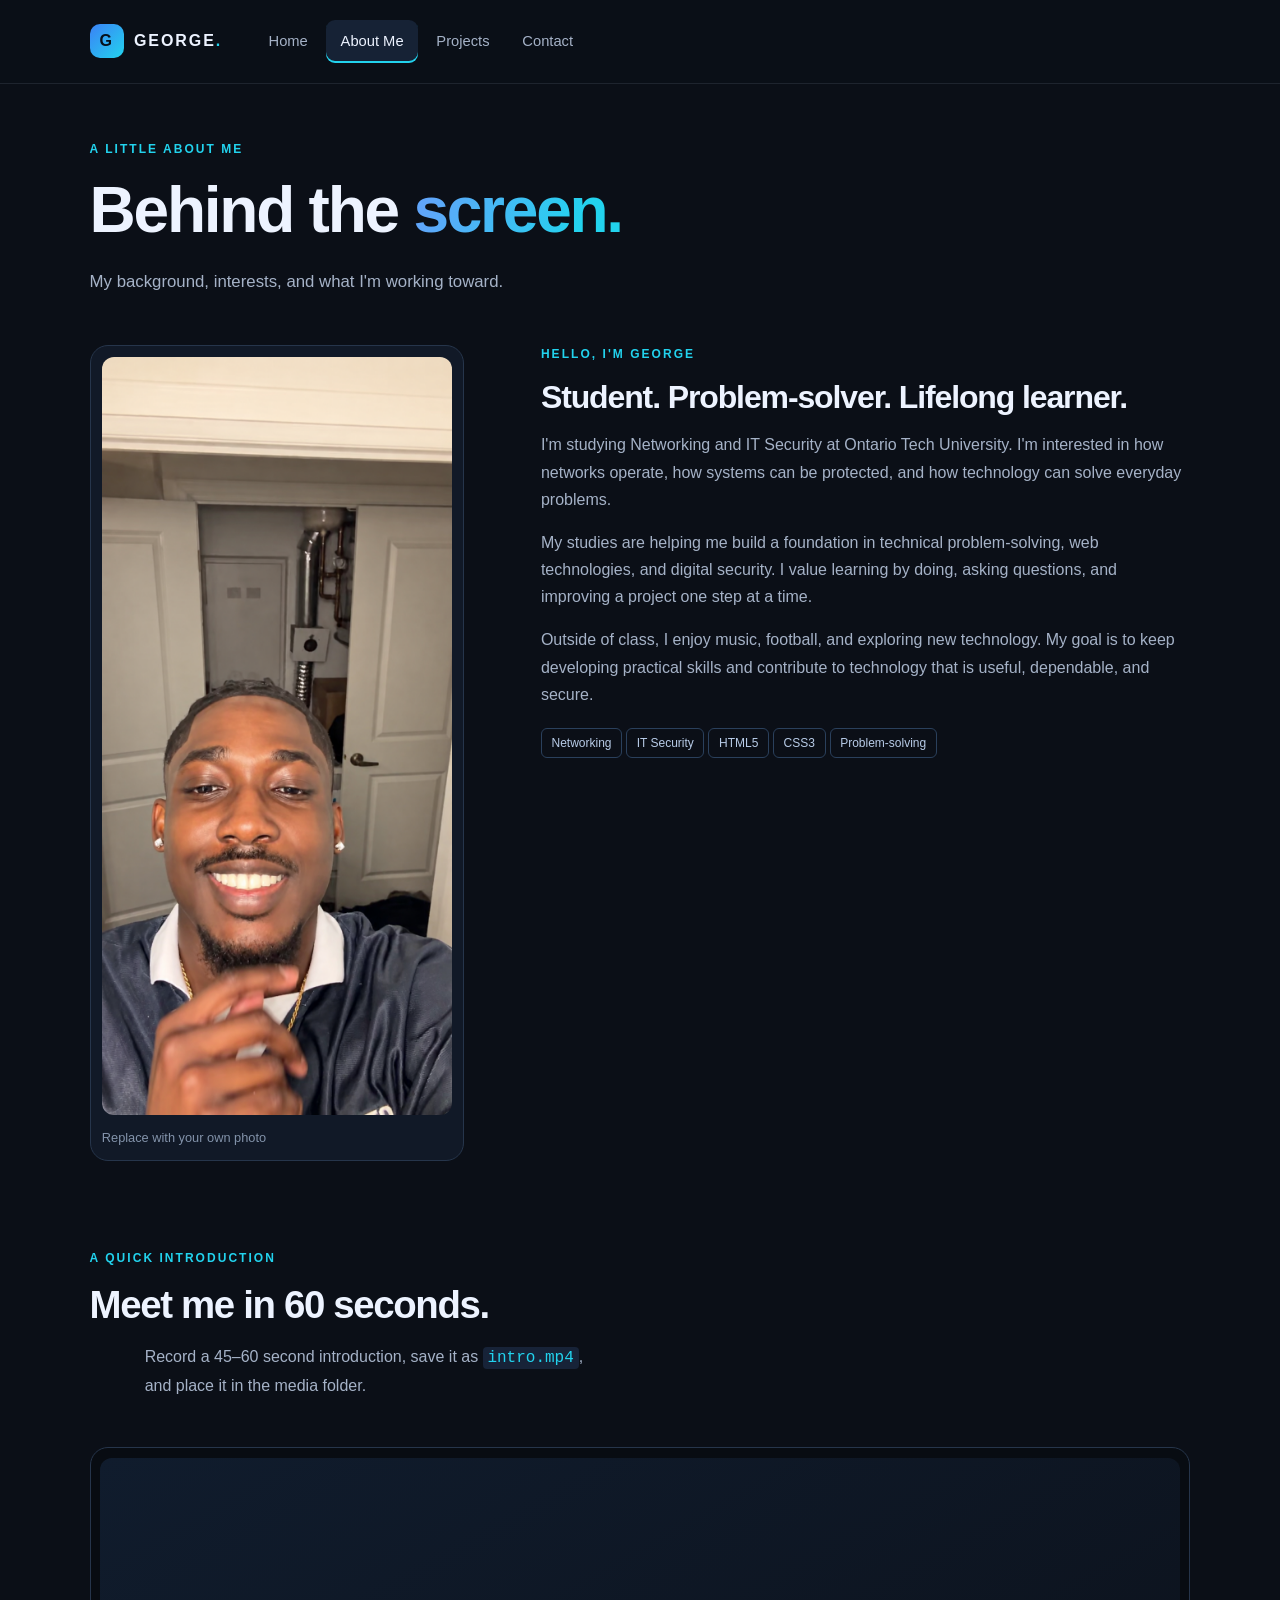
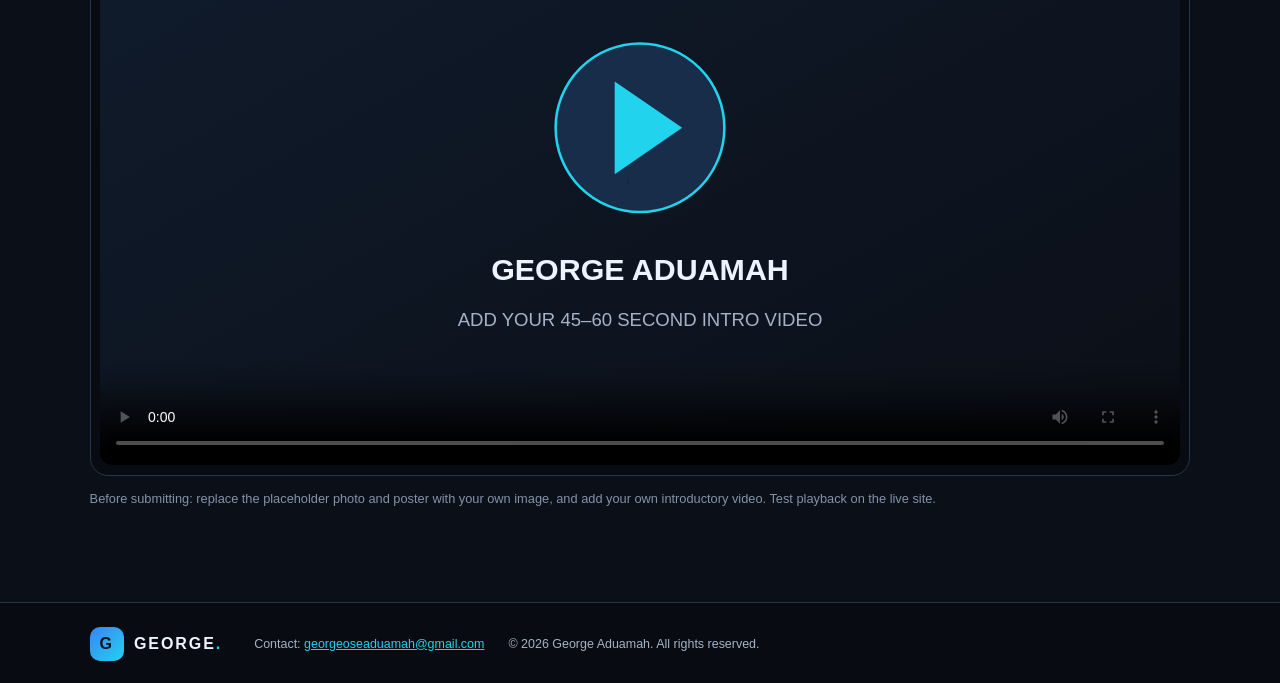
==== commit 2bc6b29a: "Added video to about.html" ====
--- a/about.html
+++ b/about.html
@@ -20,7 +20,7 @@
       <article class="about-copy"><p class="eyebrow">HELLO, I'M GEORGE</p><h2>Student. Problem-solver. Lifelong learner.</h2><p>I'm studying Networking and IT Security at Ontario Tech University. I'm interested in how networks operate, how systems can be protected, and how technology can solve everyday problems.</p><p>My studies are helping me build a foundation in technical problem-solving, web technologies, and digital security. I value learning by doing, asking questions, and improving a project one step at a time.</p><p>Outside of class, I enjoy music, football, and exploring new technology. My goal is to keep developing practical skills and contribute to technology that is useful, dependable, and secure.</p><div class="skill-tags"><span>Networking</span><span>IT Security</span><span>HTML5</span><span>CSS3</span><span>Problem-solving</span></div></article>
     </section>
     <section class="video-section"><div class="section-heading"><div><p class="eyebrow">A QUICK INTRODUCTION</p><h2>Meet me in 60 seconds.</h2></div><p class="section-intro">Record a 45–60 second introduction, save it as <code>intro.mp4</code>, and place it in the media folder.</p></div>
-      <div class="video-frame"><video controls preload="metadata" poster="assets/video-poster.svg"><source src="media/intro.mp4" type="video/mp4">Your browser does not support HTML video. Please use a modern browser.</video></div>
+      <div class="video-frame"><video controls preload="metadata" poster="assets/video-poster.svg"><source src="media/george.mp4" type="video/mp4">Your browser does not support HTML video. Please use a modern browser.</video></div>
       <p class="small-note">Before submitting: replace the placeholder photo and poster with your own image, and add your own introductory video. Test playback on the live site.</p>
     </section>
   </main>
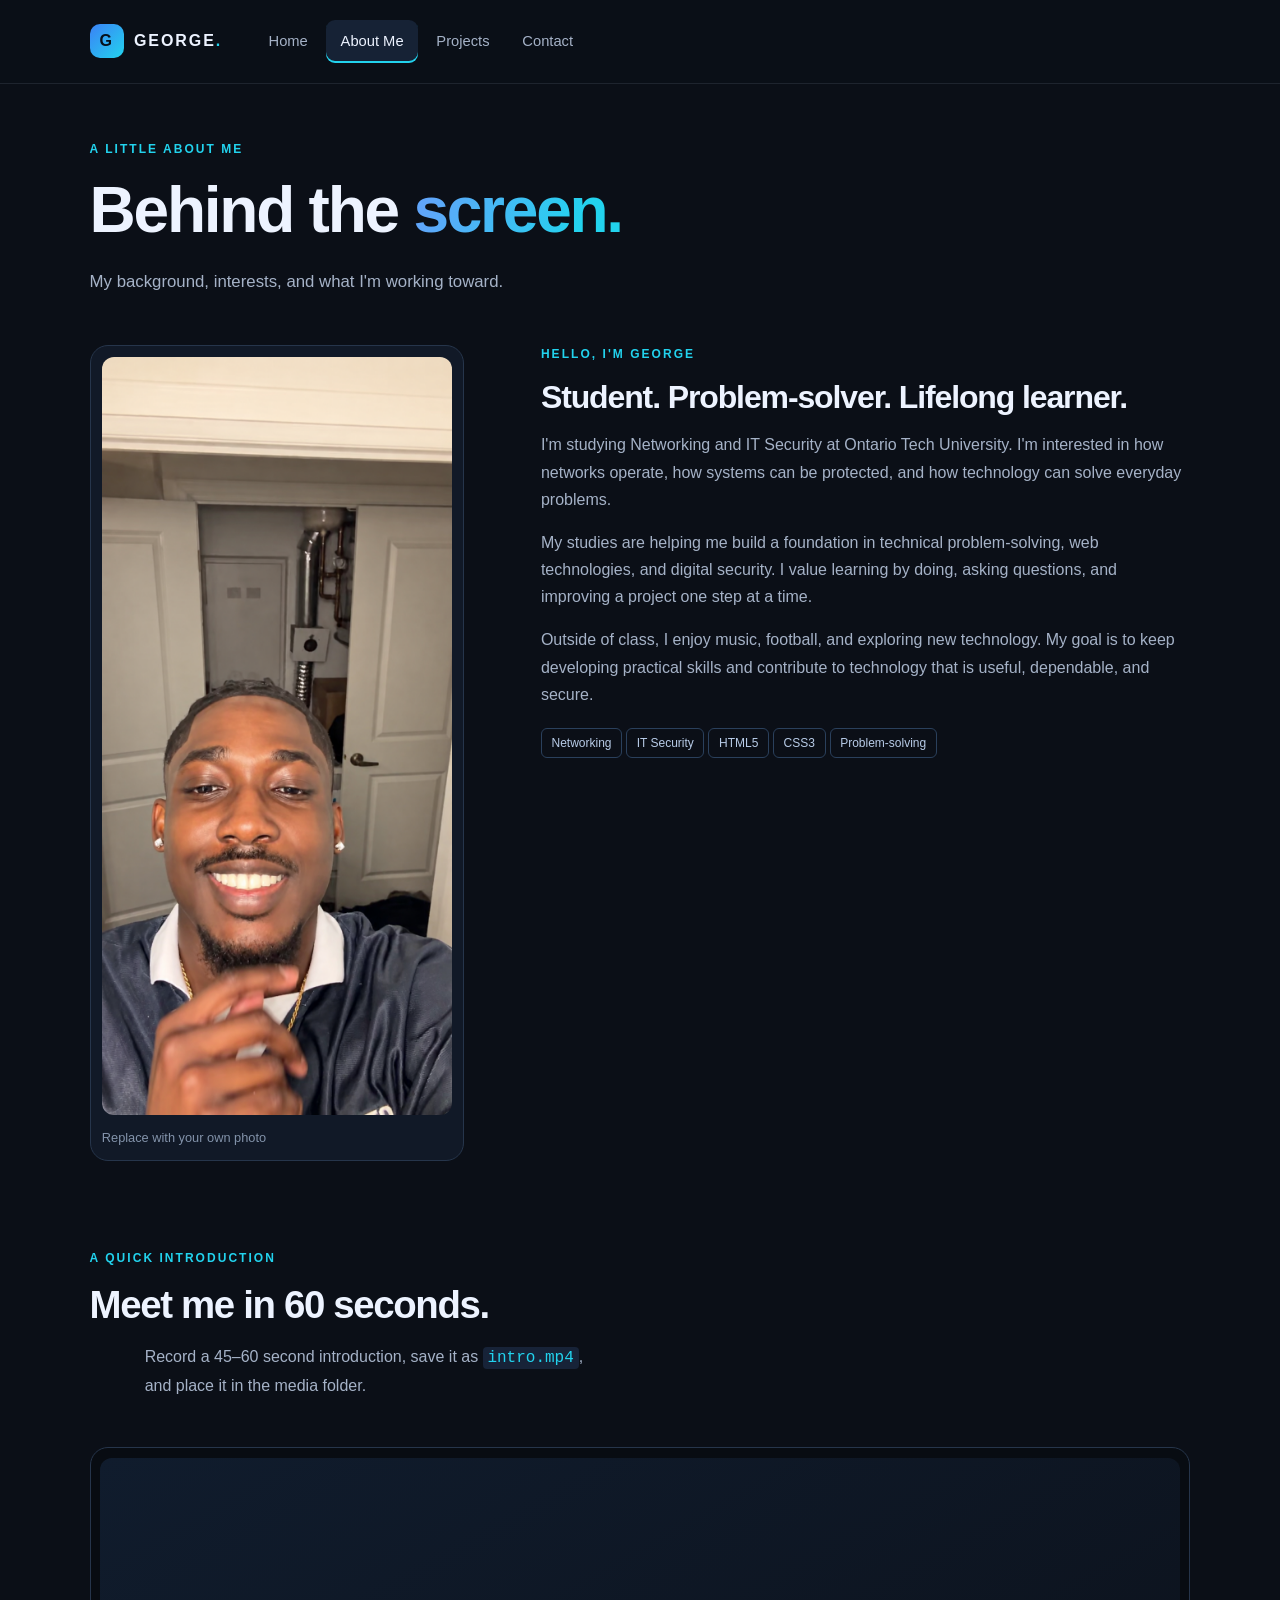
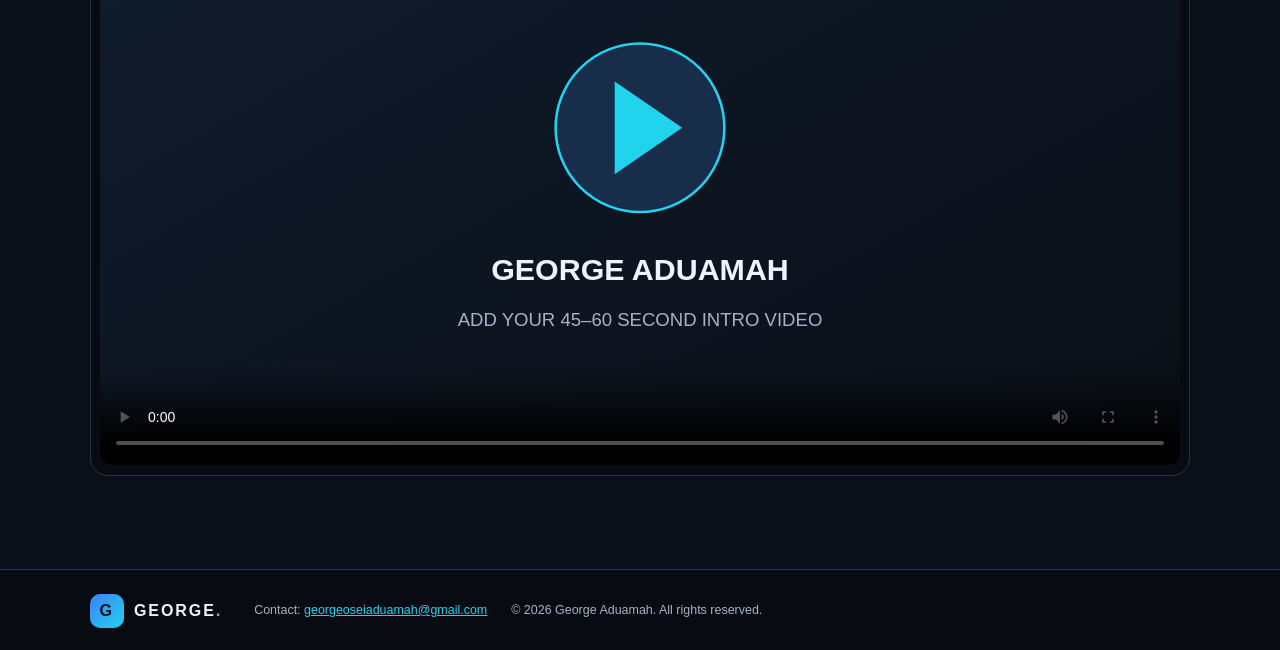
==== commit b1fbb97f: "little chanage about.html" ====
--- a/about.html
+++ b/about.html
@@ -21,9 +21,9 @@
     </section>
     <section class="video-section"><div class="section-heading"><div><p class="eyebrow">A QUICK INTRODUCTION</p><h2>Meet me in 60 seconds.</h2></div><p class="section-intro">Record a 45–60 second introduction, save it as <code>intro.mp4</code>, and place it in the media folder.</p></div>
       <div class="video-frame"><video controls preload="metadata" poster="assets/video-poster.svg"><source src="media/george.mp4" type="video/mp4">Your browser does not support HTML video. Please use a modern browser.</video></div>
-      <p class="small-note">Before submitting: replace the placeholder photo and poster with your own image, and add your own introductory video. Test playback on the live site.</p>
+      <p class="small-note"></p>
     </section>
   </main>
-  <footer class="site-footer"><div class="container footer-inner"><a class="brand" href="index.html"><span class="brand-mark">G</span><span>GEORGE<span class="accent">.</span></span></a><p>Contact: <a href="mailto:georgeoseaduamah@gmail.com">georgeoseaduamah@gmail.com</a></p><p>© 2026 George Aduamah. All rights reserved.</p></div></footer>
+  <footer class="site-footer"><div class="container footer-inner"><a class="brand" href="index.html"><span class="brand-mark">G</span><span>GEORGE<span class="accent">.</span></span></a><p>Contact: <a href="mailto:georgeoseaduamah@gmail.com">georgeoseiaduamah@gmail.com</a></p><p>© 2026 George Aduamah. All rights reserved.</p></div></footer>
 </body>
 </html>
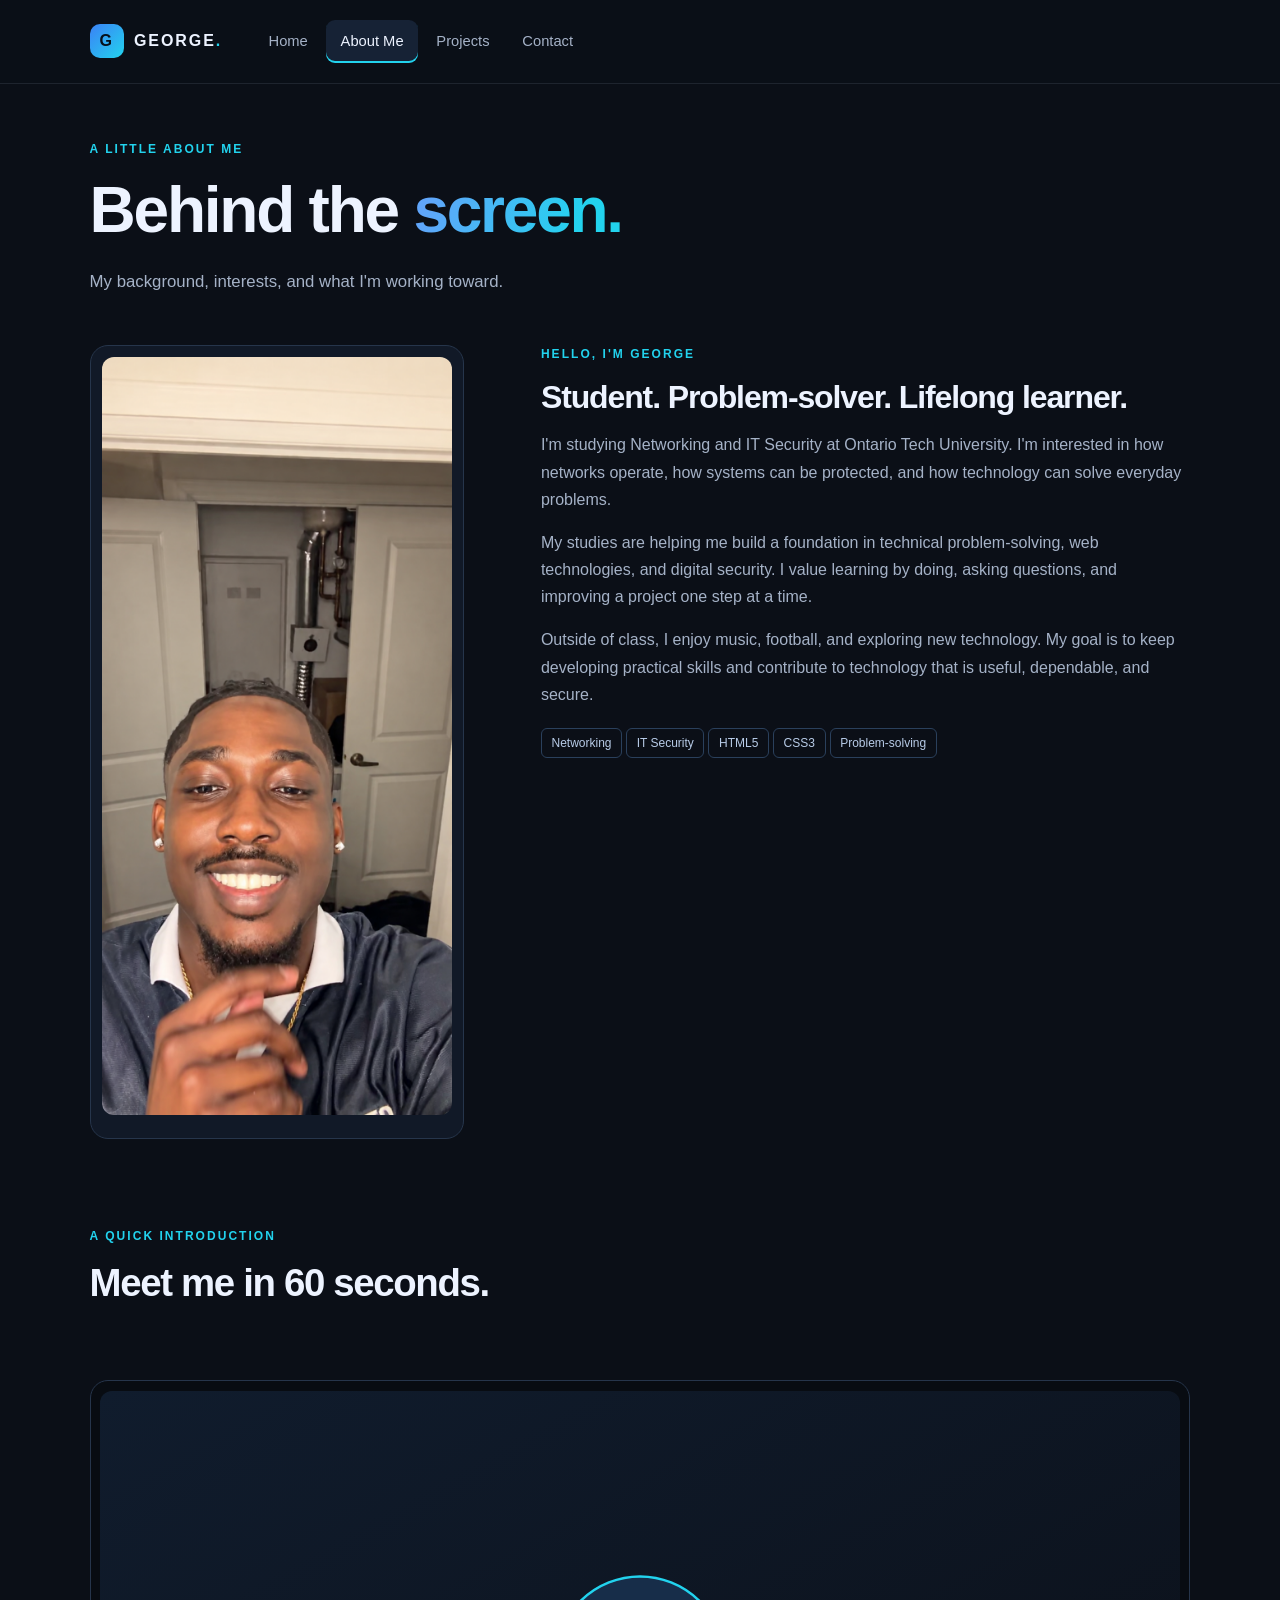
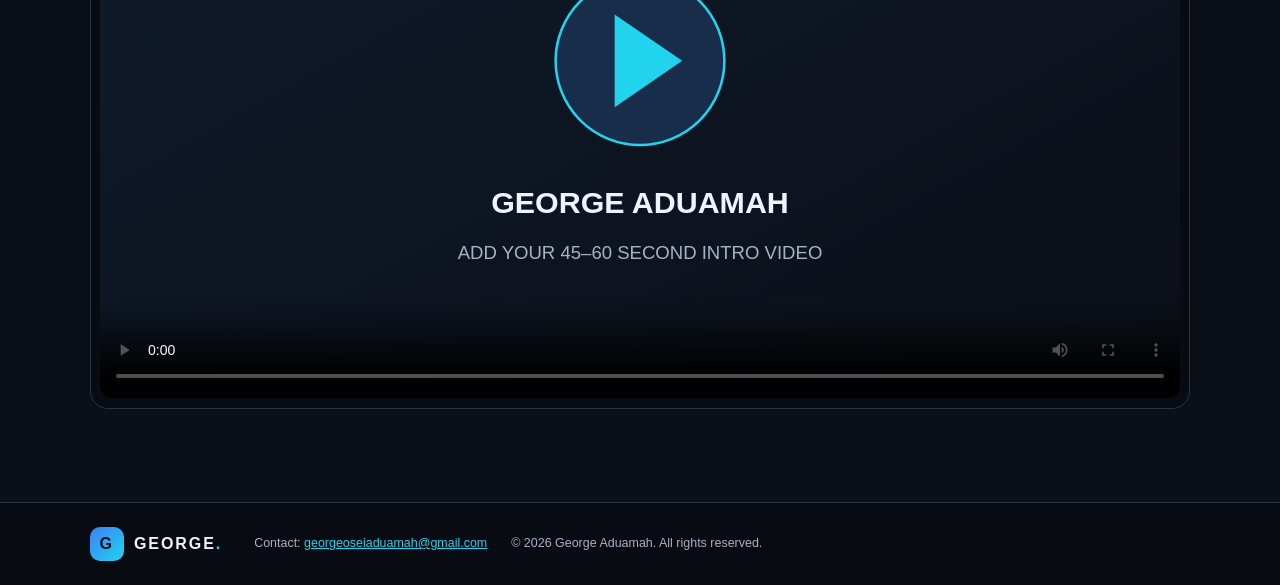
==== commit 0bdb519a: "Update about.html" ====
--- a/about.html
+++ b/about.html
@@ -16,10 +16,10 @@
   <main id="main" class="container page-main">
     <section class="page-heading"><p class="eyebrow">A LITTLE ABOUT ME</p><h1>Behind the <span class="gradient-text">screen.</span></h1><p>My background, interests, and what I'm working toward.</p></section>
     <section class="about-layout">
-      <div class="profile-frame"><img src="assets/george.PNG" alt="Portrait of George Aduamah"><span class="photo-note">Replace with your own photo</span></div>
+      <div class="profile-frame"><img src="assets/george.PNG" alt="Portrait of George Aduamah"><span class="photo-note"></span></div>
       <article class="about-copy"><p class="eyebrow">HELLO, I'M GEORGE</p><h2>Student. Problem-solver. Lifelong learner.</h2><p>I'm studying Networking and IT Security at Ontario Tech University. I'm interested in how networks operate, how systems can be protected, and how technology can solve everyday problems.</p><p>My studies are helping me build a foundation in technical problem-solving, web technologies, and digital security. I value learning by doing, asking questions, and improving a project one step at a time.</p><p>Outside of class, I enjoy music, football, and exploring new technology. My goal is to keep developing practical skills and contribute to technology that is useful, dependable, and secure.</p><div class="skill-tags"><span>Networking</span><span>IT Security</span><span>HTML5</span><span>CSS3</span><span>Problem-solving</span></div></article>
     </section>
-    <section class="video-section"><div class="section-heading"><div><p class="eyebrow">A QUICK INTRODUCTION</p><h2>Meet me in 60 seconds.</h2></div><p class="section-intro">Record a 45–60 second introduction, save it as <code>intro.mp4</code>, and place it in the media folder.</p></div>
+    <section class="video-section"><div class="section-heading"><div><p class="eyebrow">A QUICK INTRODUCTION</p><h2>Meet me in 60 seconds.</h2></div><p class="section-intro"></p></div>
       <div class="video-frame"><video controls preload="metadata" poster="assets/video-poster.svg"><source src="media/george.mp4" type="video/mp4">Your browser does not support HTML video. Please use a modern browser.</video></div>
       <p class="small-note"></p>
     </section>
